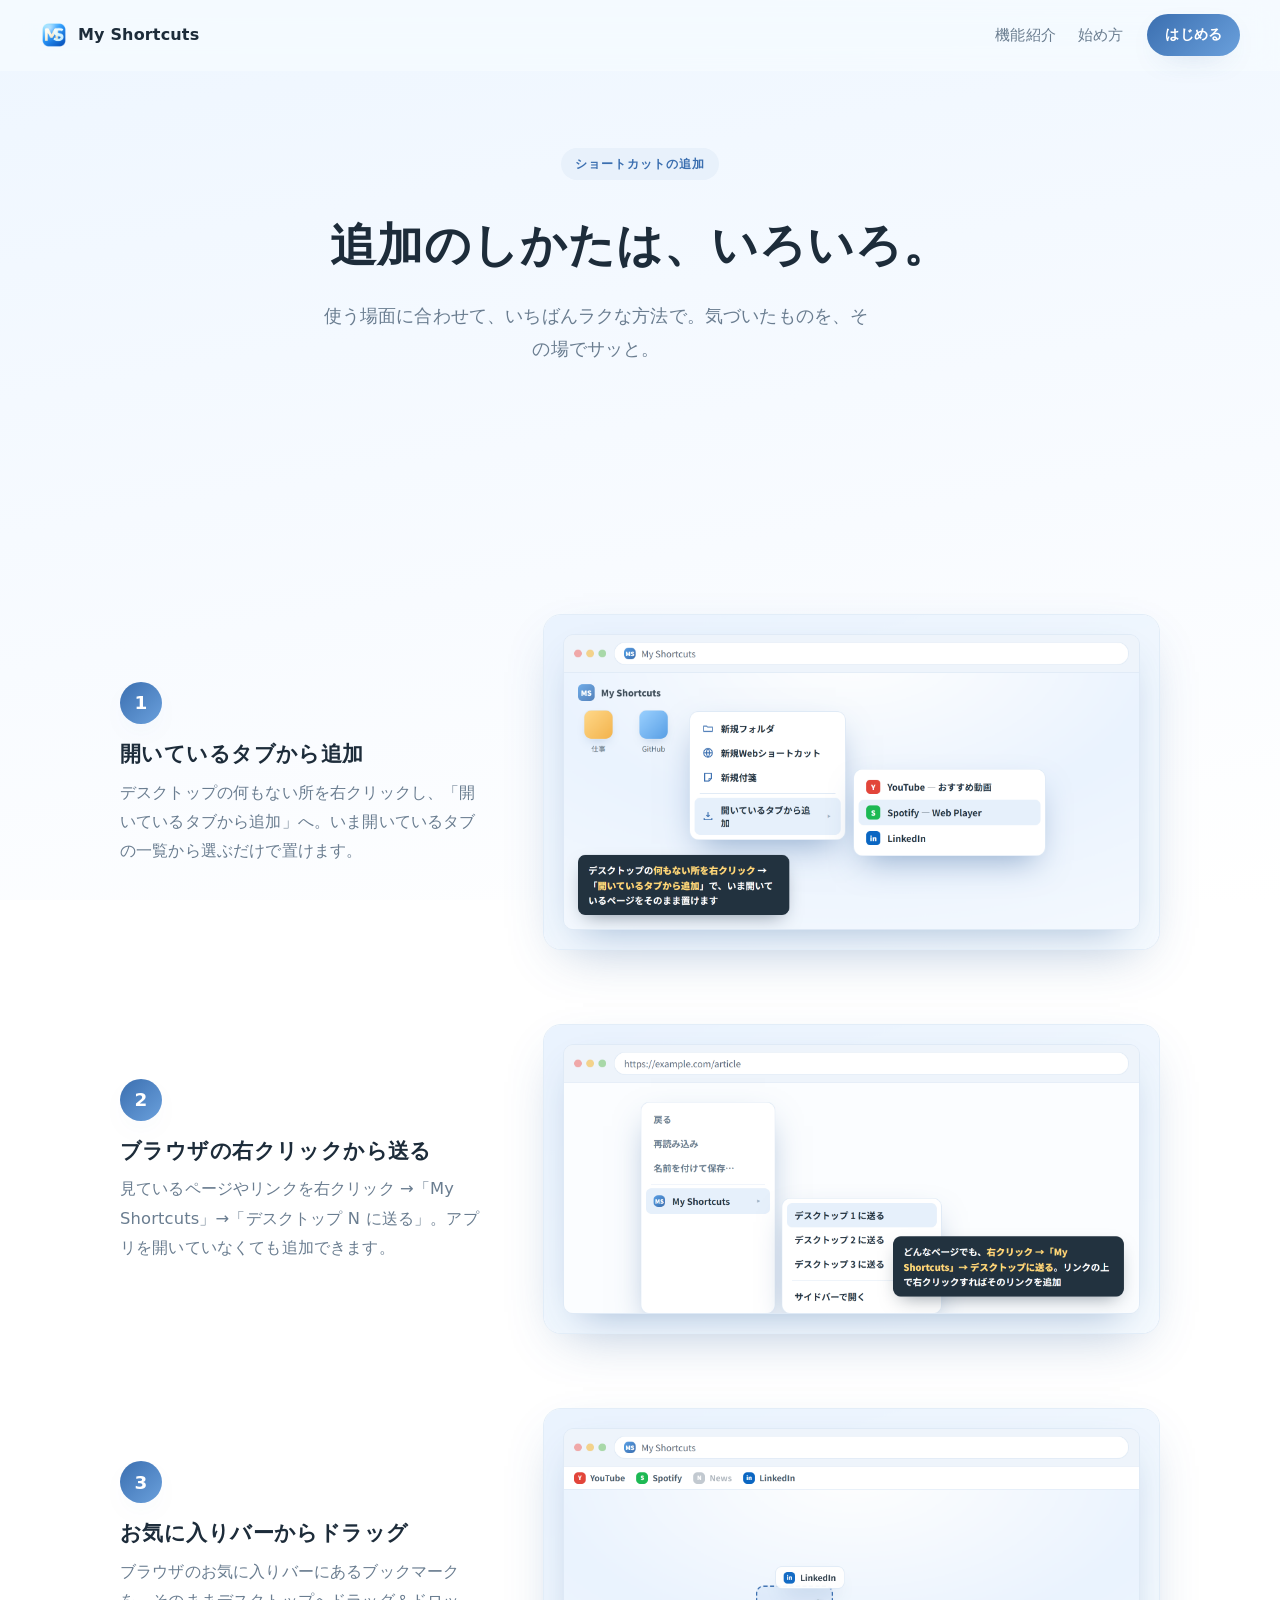
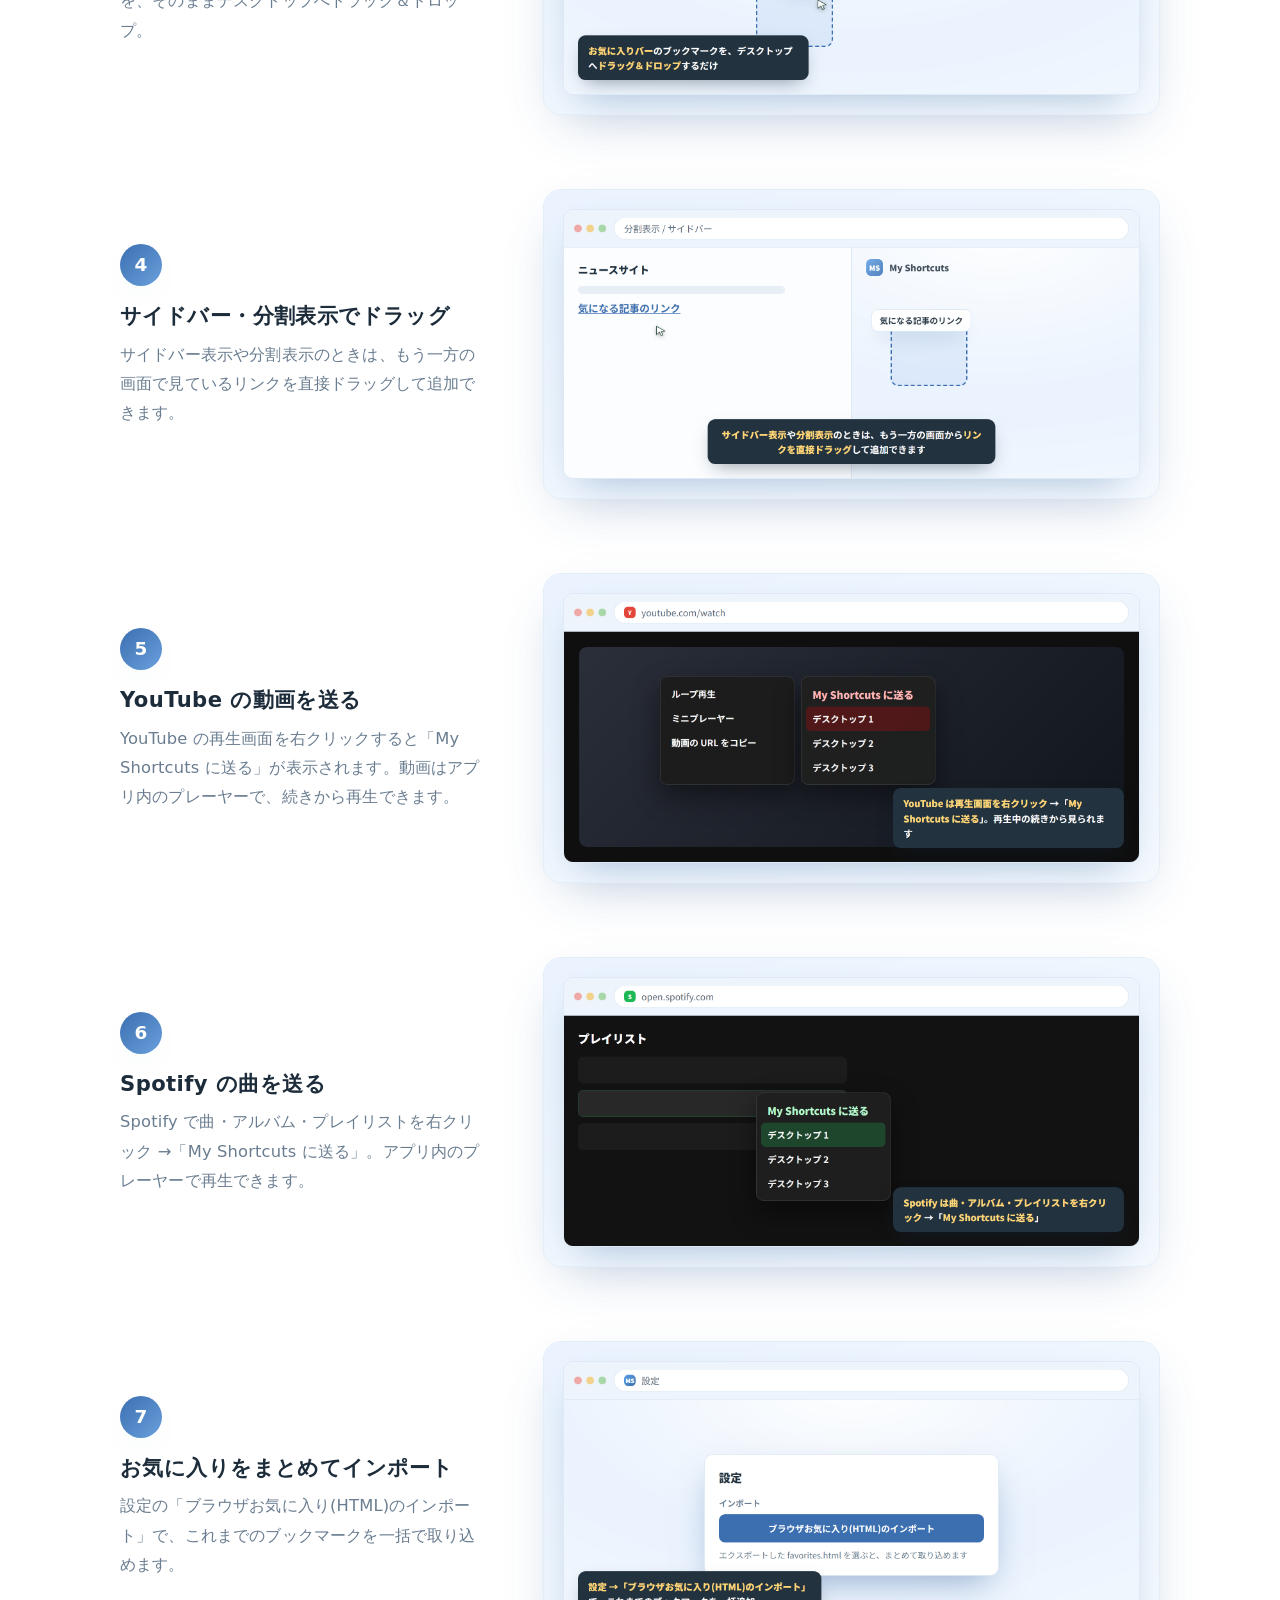
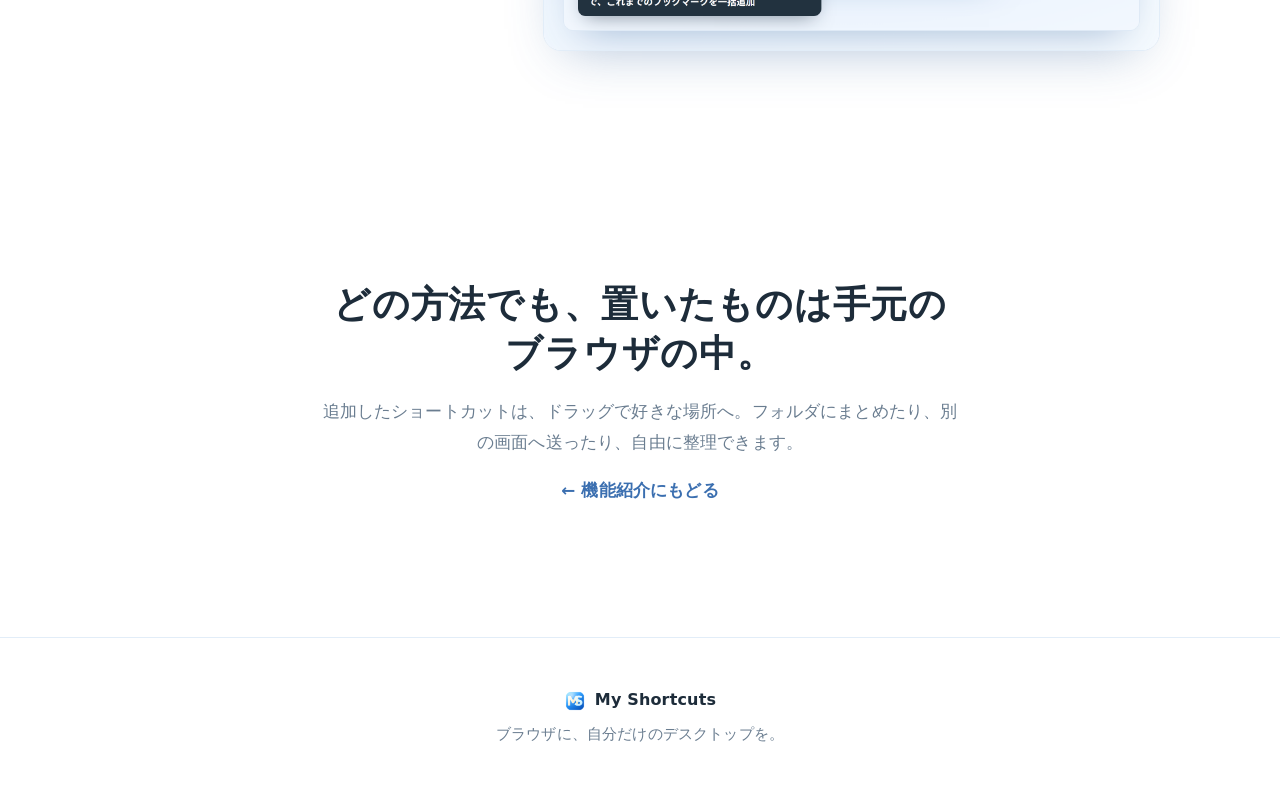
==== add-shortcuts.html @ 7a692764 "Update site" ====
<!doctype html>
<html lang="ja">
<head>
<meta charset="utf-8" />
<meta name="viewport" content="width=device-width, initial-scale=1" />
<title>ショートカットの追加方法 — My Shortcuts</title>
<meta name="description" content="開いているタブから、ブラウザの右クリックから、お気に入りバーやリンクのドラッグ＆ドロップ、YouTube・Spotify、お気に入りの一括インポートまで。My Shortcuts へのショートカットの追加方法をまとめました。" />
<link rel="icon" href="assets/logo.png" />
<link rel="stylesheet" href="styles.css" />
</head>
<body>

<header class="nav" id="nav">
  <a class="nav__brand" href="index.html">
    <img src="assets/logo.png" alt="" width="28" height="28" />
    <span>My Shortcuts</span>
  </a>
  <nav class="nav__links">
    <a href="index.html">機能紹介</a>
    <a href="index.html#howto">始め方</a>
  </nav>
  <a class="nav__cta" href="index.html#get">はじめる</a>
</header>

<main id="top">

  <section class="subhero reveal">
    <span class="tag">ショートカットの追加</span>
    <h1>追加のしかたは、いろいろ。</h1>
    <p class="lede">使う場面に合わせて、いちばんラクな方法で。気づいたものを、その場でサッと。</p>
  </section>

  <section class="howto" id="ways">
    <ol class="howto__steps">

      <li class="howto__step reveal">
        <div class="howto__text">
          <span class="howto__num">1</span>
          <h3>開いているタブから追加</h3>
          <p>デスクトップの何もない所を右クリックし、「開いているタブから追加」へ。いま開いているタブの一覧から選ぶだけで置けます。</p>
        </div>
        <div class="howto__shot"><div class="frame"><img src="assets/add-1.png" alt="アプリのデスクトップを右クリックして開いているタブから追加する" /></div></div>
      </li>

      <li class="howto__step reveal">
        <div class="howto__text">
          <span class="howto__num">2</span>
          <h3>ブラウザの右クリックから送る</h3>
          <p>見ているページやリンクを右クリック →「My Shortcuts」→「デスクトップ N に送る」。アプリを開いていなくても追加できます。</p>
        </div>
        <div class="howto__shot"><div class="frame"><img src="assets/add-2.png" alt="ブラウザの右クリックメニューから My Shortcuts のデスクトップに送る" /></div></div>
      </li>

      <li class="howto__step reveal">
        <div class="howto__text">
          <span class="howto__num">3</span>
          <h3>お気に入りバーからドラッグ</h3>
          <p>ブラウザのお気に入りバーにあるブックマークを、そのままデスクトップへドラッグ＆ドロップ。</p>
        </div>
        <div class="howto__shot"><div class="frame"><img src="assets/add-3.png" alt="お気に入りバーのブックマークをデスクトップにドラッグ＆ドロップ" /></div></div>
      </li>

      <li class="howto__step reveal">
        <div class="howto__text">
          <span class="howto__num">4</span>
          <h3>サイドバー・分割表示でドラッグ</h3>
          <p>サイドバー表示や分割表示のときは、もう一方の画面で見ているリンクを直接ドラッグして追加できます。</p>
        </div>
        <div class="howto__shot"><div class="frame"><img src="assets/add-4.png" alt="分割表示でもう一方の画面からリンクをドラッグして追加" /></div></div>
      </li>

      <li class="howto__step reveal">
        <div class="howto__text">
          <span class="howto__num">5</span>
          <h3>YouTube の動画を送る</h3>
          <p>YouTube の再生画面を右クリックすると「My Shortcuts に送る」が表示されます。動画はアプリ内のプレーヤーで、続きから再生できます。</p>
        </div>
        <div class="howto__shot"><div class="frame"><img src="assets/add-5.png" alt="YouTube の再生画面を右クリックして My Shortcuts に送る" /></div></div>
      </li>

      <li class="howto__step reveal">
        <div class="howto__text">
          <span class="howto__num">6</span>
          <h3>Spotify の曲を送る</h3>
          <p>Spotify で曲・アルバム・プレイリストを右クリック →「My Shortcuts に送る」。アプリ内のプレーヤーで再生できます。</p>
        </div>
        <div class="howto__shot"><div class="frame"><img src="assets/add-6.png" alt="Spotify で曲を右クリックして My Shortcuts に送る" /></div></div>
      </li>

      <li class="howto__step reveal">
        <div class="howto__text">
          <span class="howto__num">7</span>
          <h3>お気に入りをまとめてインポート</h3>
          <p>設定の「ブラウザお気に入り(HTML)のインポート」で、これまでのブックマークを一括で取り込めます。</p>
        </div>
        <div class="howto__shot"><div class="frame"><img src="assets/add-7.png" alt="設定からブラウザのお気に入り(HTML)を一括インポート" /></div></div>
      </li>

    </ol>
  </section>

  <section class="privacy reveal">
    <div class="privacy__inner">
      <h2>どの方法でも、置いたものは手元のブラウザの中。</h2>
      <p>追加したショートカットは、ドラッグで好きな場所へ。フォルダにまとめたり、別の画面へ送ったり、自由に整理できます。</p>
      <p style="margin-top:18px"><a class="backlink" href="index.html">← 機能紹介にもどる</a></p>
    </div>
  </section>

</main>

<footer class="foot">
  <div class="foot__brand">
    <img src="assets/logo.png" alt="" width="22" height="22" />
    <span>My Shortcuts</span>
  </div>
  <p>ブラウザに、自分だけのデスクトップを。</p>
</footer>

<script src="script.js"></script>
</body>
</html>
---- styles.css ----
/* ============ tokens ============ */
:root {
  --bg-top: #eef6ff;
  --bg-bottom: #f8fbff;
  --ink: #28394a;
  --ink-strong: #1d2c3a;
  --muted: #6a7d90;
  --accent: #3b6fb0;
  --accent-2: #6aa0dc;
  --accent-soft: #e8f1fb;
  --card: #ffffff;
  --line: #e2edf8;
  --shadow: 0 18px 50px -22px rgba(54, 99, 158, 0.42);
  --shadow-sm: 0 10px 30px -16px rgba(54, 99, 158, 0.4);
  --radius: 18px;
  --maxw: 1120px;
  --font: -apple-system, BlinkMacSystemFont, "Hiragino Sans", "Noto Sans JP",
    "Segoe UI", Meiryo, system-ui, sans-serif;
}

* { box-sizing: border-box; }
html { scroll-behavior: smooth; }

body {
  margin: 0;
  font-family: var(--font);
  color: var(--ink);
  background: linear-gradient(170deg, var(--bg-top) 0%, var(--bg-bottom) 60%, #ffffff 100%);
  background-attachment: fixed;
  line-height: 1.8;
  -webkit-font-smoothing: antialiased;
  letter-spacing: 0.01em;
}

h1, h2, h3 { color: var(--ink-strong); line-height: 1.32; letter-spacing: 0.02em; }
h1 { font-size: clamp(2rem, 4.6vw, 3.4rem); font-weight: 700; margin: 0 0 0.6em; }
h2 { font-size: clamp(1.6rem, 3.2vw, 2.3rem); font-weight: 700; margin: 0 0 0.5em; }
h3 { font-size: 1.12rem; font-weight: 700; margin: 0 0 0.4em; }
p { margin: 0 0 1em; }
img { max-width: 100%; display: block; }
a { color: inherit; text-decoration: none; }

/* ============ nav ============ */
.nav {
  position: sticky; top: 0; z-index: 50;
  display: flex; align-items: center; gap: 24px;
  padding: 14px clamp(18px, 4vw, 40px);
  background: rgba(247, 251, 255, 0.72);
  backdrop-filter: saturate(160%) blur(14px);
  -webkit-backdrop-filter: saturate(160%) blur(14px);
  border-bottom: 1px solid transparent;
  transition: border-color 0.4s ease, background 0.4s ease;
}
.nav.is-scrolled { border-bottom-color: var(--line); background: rgba(247, 251, 255, 0.86); }
.nav__brand { display: flex; align-items: center; gap: 10px; font-weight: 700; color: var(--ink-strong); }
.nav__brand img { border-radius: 7px; }
.nav__links { display: flex; gap: 22px; margin-left: auto; font-size: 0.92rem; color: var(--muted); }
.nav__links a { position: relative; padding: 4px 0; transition: color 0.25s ease; }
.nav__links a::after {
  content: ""; position: absolute; left: 0; right: 100%; bottom: -2px; height: 2px;
  background: var(--accent); border-radius: 2px; transition: right 0.3s ease;
}
.nav__links a:hover { color: var(--accent); }
.nav__links a:hover::after { right: 0; }
.nav__cta {
  padding: 8px 18px; border-radius: 999px; font-size: 0.9rem; font-weight: 600;
  color: #fff; background: linear-gradient(135deg, var(--accent), var(--accent-2));
  box-shadow: var(--shadow-sm); transition: transform 0.25s ease, box-shadow 0.25s ease;
}
.nav__cta:hover { transform: translateY(-1px); box-shadow: 0 14px 30px -14px rgba(54, 99, 158, 0.55); }

/* ============ buttons ============ */
.btn {
  display: inline-flex; align-items: center; justify-content: center;
  padding: 13px 26px; border-radius: 999px; font-weight: 600; font-size: 0.98rem;
  transition: transform 0.25s ease, box-shadow 0.25s ease, background 0.25s ease;
}
.btn--primary { color: #fff; background: linear-gradient(135deg, var(--accent), var(--accent-2)); box-shadow: var(--shadow-sm); }
.btn--primary:hover { transform: translateY(-2px); box-shadow: 0 18px 36px -16px rgba(54, 99, 158, 0.6); }
.btn--ghost { color: var(--accent); background: #fff; border: 1px solid var(--line); }
.btn--ghost:hover { transform: translateY(-2px); border-color: var(--accent-2); }
.btn--lg { padding: 16px 38px; font-size: 1.05rem; }

/* ============ shared layout ============ */
section { padding: clamp(64px, 9vw, 120px) clamp(18px, 4vw, 40px); }
.eyebrow { color: var(--accent); font-weight: 600; font-size: 0.86rem; letter-spacing: 0.14em; text-transform: uppercase; margin: 0 0 0.8em; }
.tag {
  display: inline-block; font-size: 0.78rem; font-weight: 700; letter-spacing: 0.08em;
  color: var(--accent); background: var(--accent-soft); padding: 5px 14px; border-radius: 999px; margin-bottom: 16px;
}
.tag--light { color: var(--accent); background: rgba(255, 255, 255, 0.75); }

.ticks { list-style: none; padding: 0; margin: 18px 0 0; }
.ticks li { position: relative; padding-left: 30px; margin-bottom: 12px; color: var(--ink); }
.ticks li::before {
  content: ""; position: absolute; left: 0; top: 0.55em;
  width: 16px; height: 9px; border-left: 2.4px solid var(--accent); border-bottom: 2.4px solid var(--accent);
  transform: rotate(-45deg); transform-origin: left center;
}

/* ============ frame (screenshot) ============ */
.frame {
  border-radius: var(--radius); overflow: hidden;
  background: #fff; border: 1px solid var(--line); box-shadow: var(--shadow);
  transition: transform 0.5s cubic-bezier(.2,.7,.3,1), box-shadow 0.5s ease;
}
.frame img { width: 100%; }
.frame:hover { transform: translateY(-6px); box-shadow: 0 28px 60px -24px rgba(54, 99, 158, 0.5); }
.frame--float { animation: floaty 7s ease-in-out infinite; }
@keyframes floaty { 0%,100% { transform: translateY(0); } 50% { transform: translateY(-10px); } }
.frame--wide { max-width: 760px; margin: 0 auto; }

/* ============ hero ============ */
.hero {
  display: grid; grid-template-columns: 1.05fr 1.1fr; gap: clamp(30px, 5vw, 70px);
  align-items: center; max-width: var(--maxw); margin: 0 auto;
  padding-top: clamp(50px, 7vw, 90px);
}
.lede { font-size: 1.18rem; color: var(--ink); max-width: 30em; }
.hero__actions { display: flex; gap: 14px; flex-wrap: wrap; margin: 26px 0 16px; }
.hero__note { font-size: 0.9rem; color: var(--muted); margin: 0; }

/* ============ feature rows ============ */
.feature {
  display: grid; grid-template-columns: 1fr 1.15fr; gap: clamp(34px, 6vw, 84px);
  align-items: center; max-width: var(--maxw); margin: 0 auto;
}
.feature--rev .feature__text { order: 2; }
.feature--rev .feature__media { order: 1; }
.feature__text p { color: var(--muted); font-size: 1.05rem; }
.feature__media--stack { position: relative; padding-bottom: 36px; }
.frame--sm { max-width: 100%; }
.frame--lap {
  position: absolute; right: -6%; bottom: 0; width: 56%;
  border-width: 3px; box-shadow: 0 22px 48px -20px rgba(54, 99, 158, 0.55);
}

/* ============ media band ============ */
.band {
  background: linear-gradient(160deg, #dcebfb, #eef6ff);
  border-top: 1px solid var(--line); border-bottom: 1px solid var(--line);
}
.band__head { max-width: 720px; margin: 0 auto; text-align: center; }
.band__head p { color: var(--ink); font-size: 1.08rem; }
.band__shot { margin: 40px auto 8px; }
.band__grid {
  display: grid; grid-template-columns: repeat(3, 1fr); gap: 22px;
  max-width: 920px; margin: 44px auto 0;
}
.mini {
  background: rgba(255, 255, 255, 0.7); border: 1px solid var(--line);
  border-radius: 14px; padding: 22px 22px; backdrop-filter: blur(6px);
  transition: transform 0.35s ease, background 0.35s ease;
}
.mini:hover { transform: translateY(-4px); background: #fff; }
.mini h3 { color: var(--accent); }
.mini p { margin: 0; color: var(--muted); font-size: 0.96rem; }

/* ============ video section ============ */
.videosec {
  background: linear-gradient(160deg, #dcebfb, #eef6ff);
  border-top: 1px solid var(--line); border-bottom: 1px solid var(--line);
  text-align: center;
}
.videosec__head { max-width: 700px; margin: 0 auto 38px; }
.tag--play {
  cursor: pointer; display: inline-flex; align-items: center; gap: 8px; user-select: none;
  transition: transform 0.2s ease, background 0.2s ease, color 0.2s ease, box-shadow 0.2s ease;
}
.tag--play::before {
  content: ""; border-style: solid; border-width: 4px 0 4px 7px;
  border-color: transparent transparent transparent currentColor;
}
.tag--play:hover, .tag--play:focus-visible {
  background: var(--accent); color: #fff; box-shadow: var(--shadow-sm);
  transform: translateY(-1px); outline: none;
}
.videosec__head p { color: var(--ink); font-size: 1.08rem; }
.videosec__player { max-width: 940px; margin: 0 auto; }
.videosec__player .frame { padding: 0; line-height: 0; }
.videosec__player .frame:hover { transform: none; box-shadow: var(--shadow); }
.videosec__player video {
  display: block; width: 100%; border-radius: inherit; background: #0b1622;
}
.videosec__credit { margin: 18px 0 0; font-size: 0.86rem; color: var(--muted); line-height: 1.6; }

/* ============ cards ============ */
.cards { max-width: var(--maxw); margin: 0 auto; }
.cards__head { text-align: center; max-width: 620px; margin: 0 auto 48px; }
.cards__head p { color: var(--muted); }
.cards__grid { display: grid; grid-template-columns: repeat(3, 1fr); gap: 26px; }
.card {
  background: var(--card); border: 1px solid var(--line); border-radius: var(--radius);
  overflow: hidden; box-shadow: var(--shadow-sm);
  transition: transform 0.4s cubic-bezier(.2,.7,.3,1), box-shadow 0.4s ease;
}
.card:hover { transform: translateY(-6px); box-shadow: var(--shadow); }
.card__shot { aspect-ratio: 16 / 10; overflow: hidden; border-bottom: 1px solid var(--line); background: var(--accent-soft); }
.card__shot img { width: 100%; height: 100%; object-fit: cover; object-position: top center; }
.card h3, .card p { padding: 0 22px; }
.card h3 { margin-top: 20px; }
.card p { margin-bottom: 22px; color: var(--muted); font-size: 0.96rem; }

/* ============ subhero (sub pages) ============ */
.subhero { text-align: center; max-width: 720px; margin: 0 auto; padding-top: clamp(40px, 6vw, 80px); }
.subhero h1 { font-size: clamp(1.9rem, 4vw, 2.9rem); margin: 0.4em 0 0.5em; }
.subhero .lede { font-size: 1.15rem; color: var(--muted); }
.backlink { display: inline-flex; align-items: center; gap: 6px; color: var(--accent); font-weight: 600; }
.backlink:hover { text-decoration: underline; }

/* inline link shown inside a feature section */
.feature__link { display: inline-flex; align-items: center; gap: 7px; margin-top: 20px; font-weight: 700; color: var(--accent); }
.feature__link::after { content: "→"; transition: transform 0.2s ease; }
.feature__link:hover::after { transform: translateX(4px); }

/* ============ howto (始め方) ============ */
.howto { max-width: var(--maxw); margin: 0 auto; }
.howto__head { text-align: center; max-width: 640px; margin: 0 auto 52px; }
.howto__head p { color: var(--muted); }
.howto__steps { list-style: none; padding: 0; margin: 0; display: flex; flex-direction: column; gap: clamp(42px, 6vw, 74px); }
.howto__step { display: grid; grid-template-columns: 0.85fr 1.45fr; gap: clamp(28px, 5vw, 62px); align-items: center; }
.howto__num {
  display: inline-grid; place-items: center; width: 42px; height: 42px; border-radius: 50%;
  background: linear-gradient(135deg, var(--accent), var(--accent-2)); color: #fff;
  font-weight: 800; font-size: 1.15rem; margin-bottom: 16px; box-shadow: var(--shadow-sm);
}
.howto__text h3 { font-size: 1.32rem; margin-bottom: 10px; }
.howto__text p { color: var(--muted); font-size: 1.02rem; }
.howto__text code {
  font-family: ui-monospace, SFMono-Regular, Menlo, Consolas, monospace;
  font-size: 0.88em; background: var(--accent-soft); color: var(--accent);
  padding: 2px 7px; border-radius: 6px;
}
.howto__shot .frame { line-height: 0; }

@media (max-width: 860px) {
  .howto__step { grid-template-columns: 1fr; gap: 22px; }
}

/* ============ privacy ============ */
.privacy { text-align: center; }
.privacy__inner { max-width: 640px; margin: 0 auto; }
.privacy__inner p { color: var(--muted); font-size: 1.05rem; }

/* ============ get ============ */
.get { text-align: center; }
.get__inner {
  max-width: 680px; margin: 0 auto; padding: clamp(40px, 6vw, 70px) 30px;
  background: #fff; border: 1px solid var(--line); border-radius: 28px; box-shadow: var(--shadow);
}
.get__inner img { margin: 0 auto 18px; border-radius: 16px; }
.get__inner p { color: var(--muted); }
.get__actions { margin: 26px 0 10px; }
.get__steps { font-size: 0.92rem; color: var(--muted); margin: 6px 0 0; }

/* ============ footer ============ */
.foot {
  text-align: center; padding: 48px 20px 60px; border-top: 1px solid var(--line);
  color: var(--muted); background: rgba(255, 255, 255, 0.5);
}
.foot__brand { display: inline-flex; align-items: center; gap: 9px; font-weight: 700; color: var(--ink-strong); margin-bottom: 6px; }
.foot__brand img { border-radius: 6px; }
.foot p { margin: 0; font-size: 0.92rem; }

/* ============ reveal animation ============ */
.reveal { opacity: 0; transform: translateY(22px); transition: opacity 0.8s ease, transform 0.8s cubic-bezier(.2,.7,.3,1); }
.reveal.is-in { opacity: 1; transform: none; }

/* ============ responsive ============ */
@media (max-width: 860px) {
  .hero, .feature { grid-template-columns: 1fr; }
  .hero__shot { order: -1; }
  .feature--rev .feature__text, .feature--rev .feature__media { order: 0; }
  .nav__links { display: none; }
  .band__grid, .cards__grid { grid-template-columns: 1fr; }
  .frame--lap { position: static; width: 70%; margin: 18px auto 0; }
  .feature__media--stack { padding-bottom: 0; }
}

@media (prefers-reduced-motion: reduce) {
  html { scroll-behavior: auto; }
  .reveal { opacity: 1; transform: none; transition: none; }
  .frame--float { animation: none; }
  * { transition: none !important; }
}
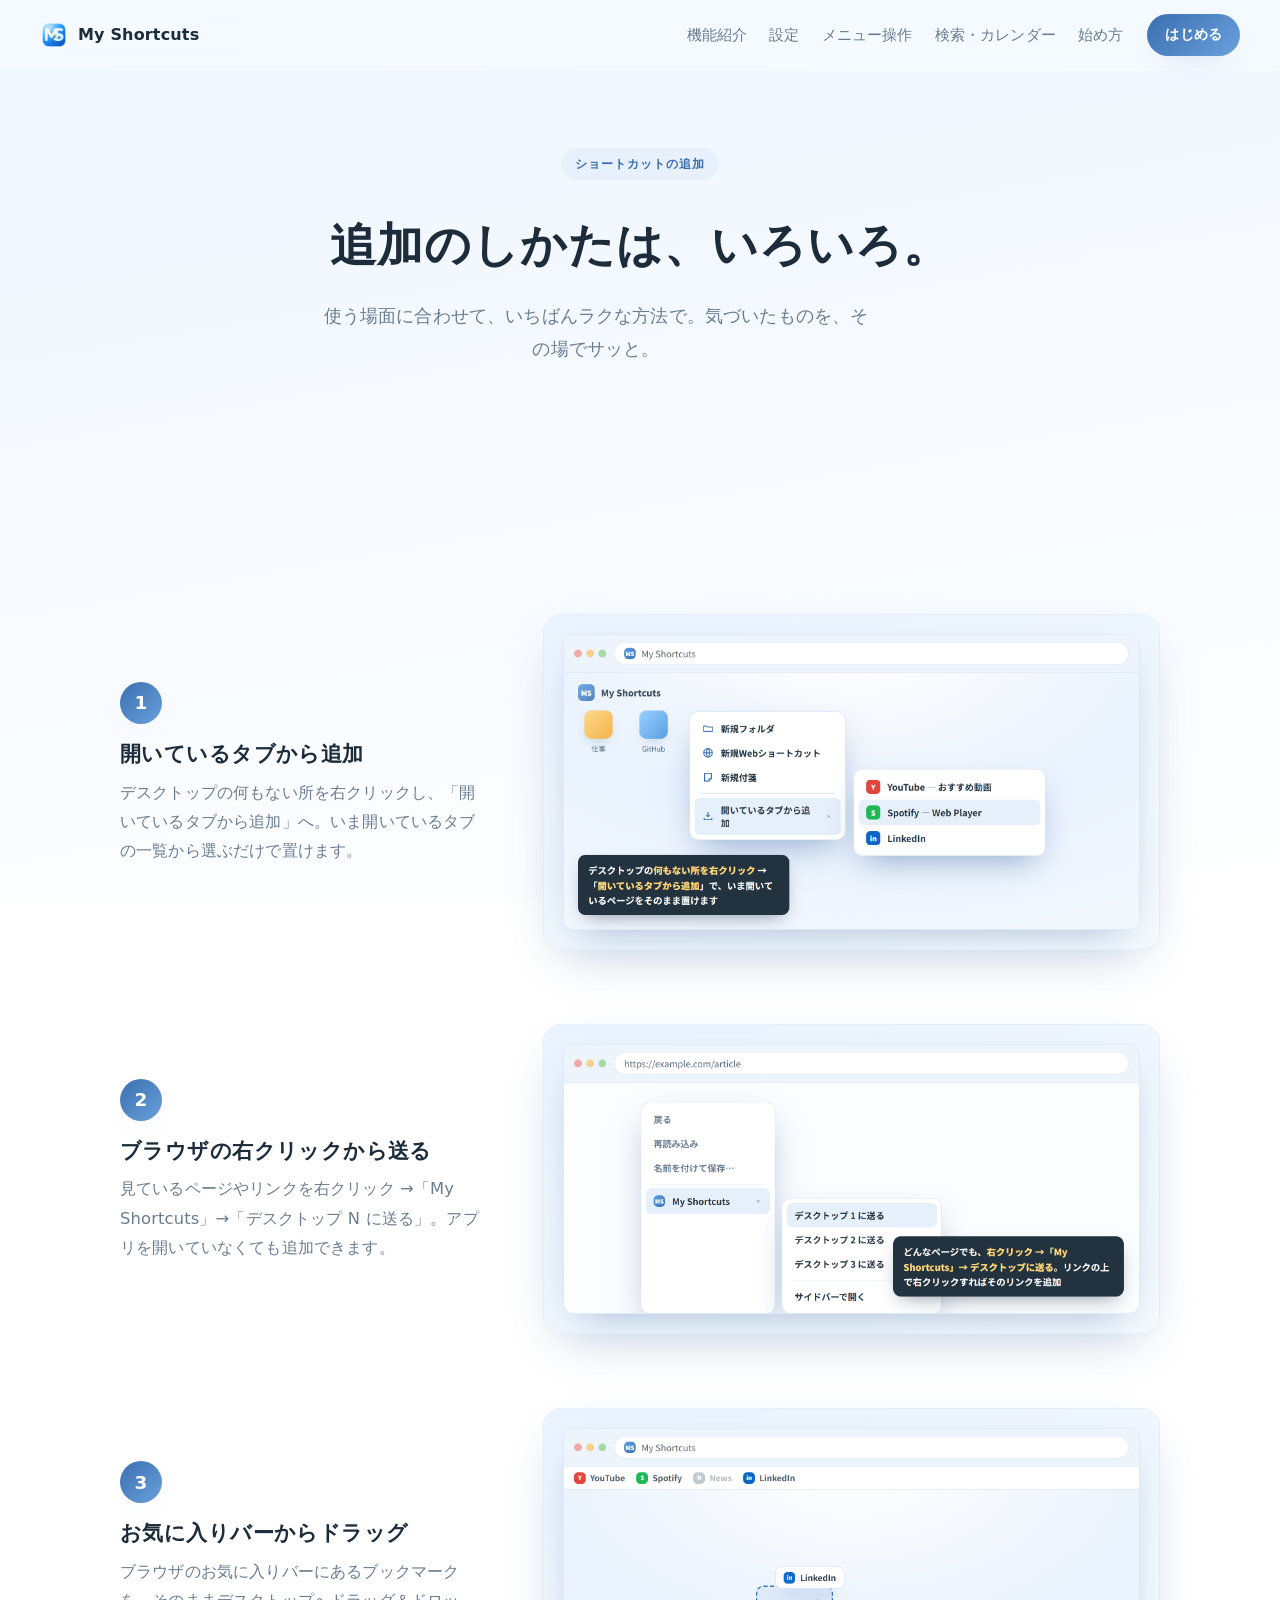
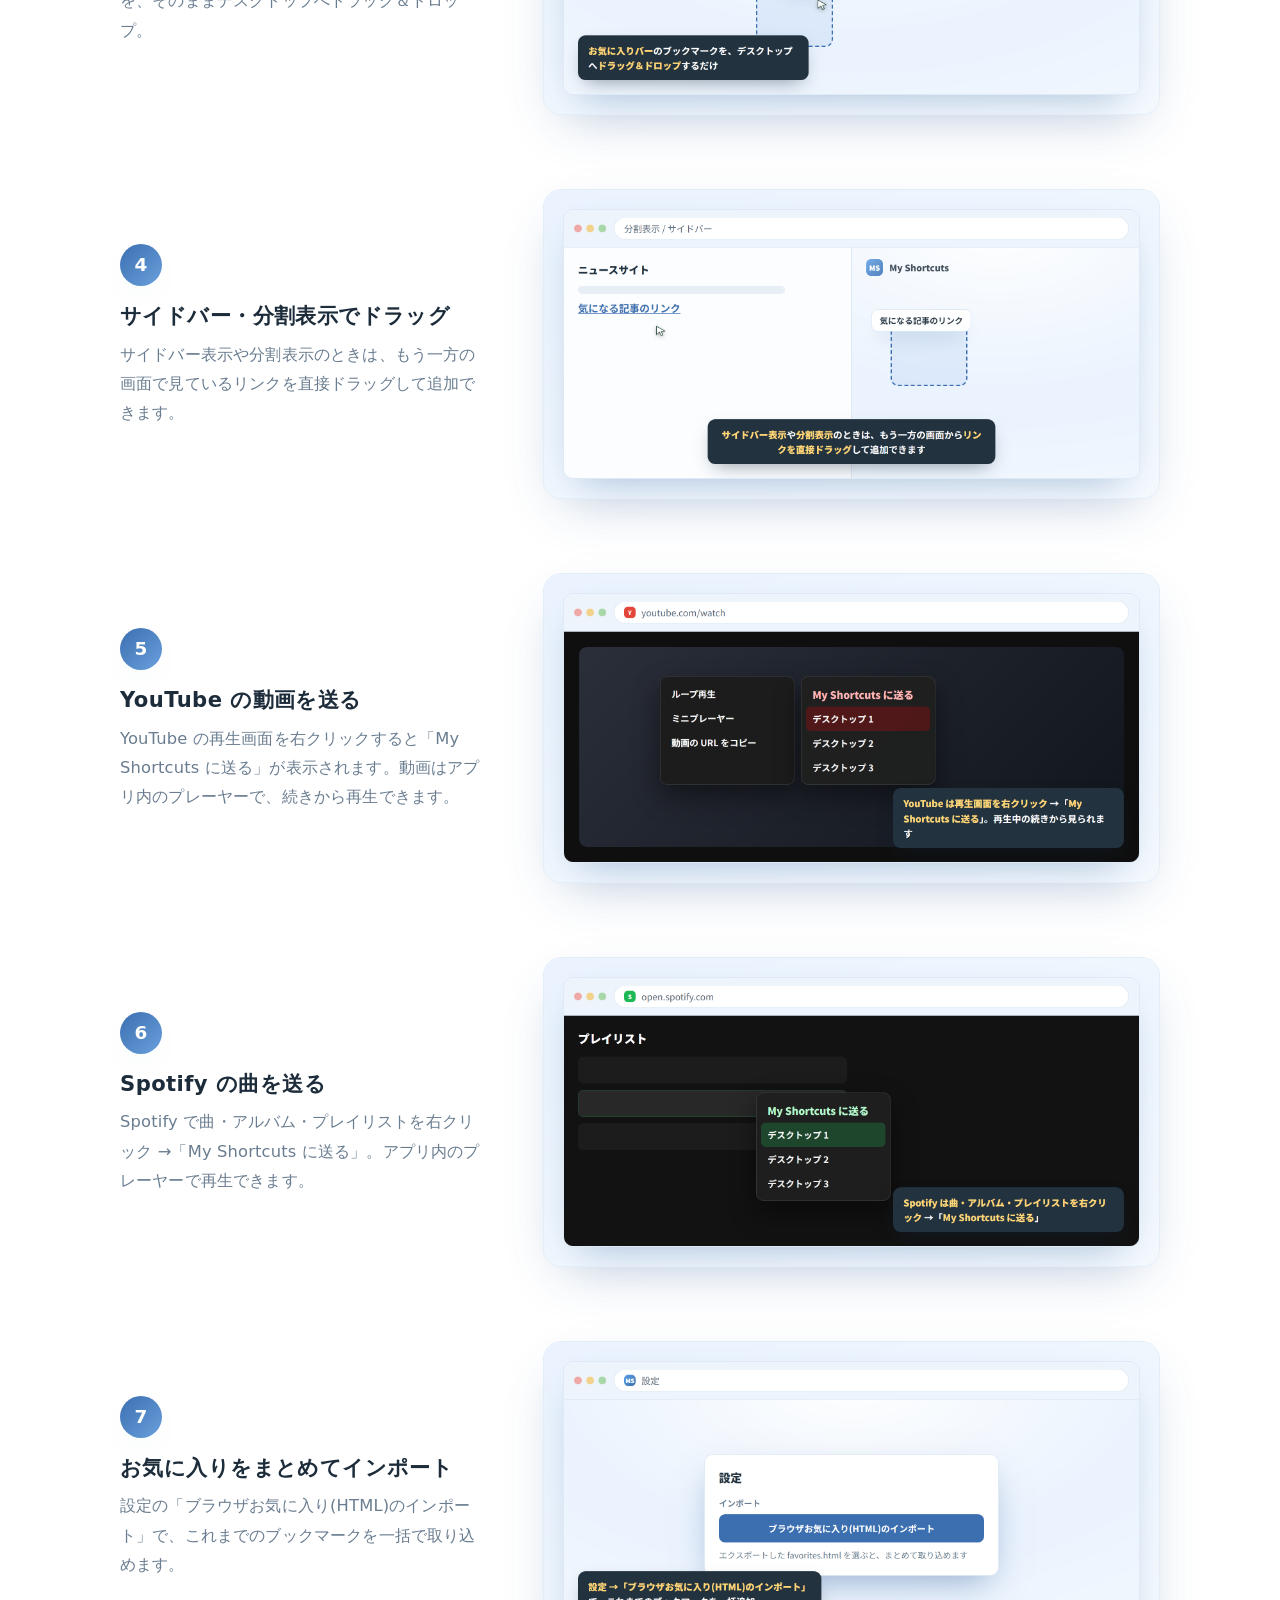
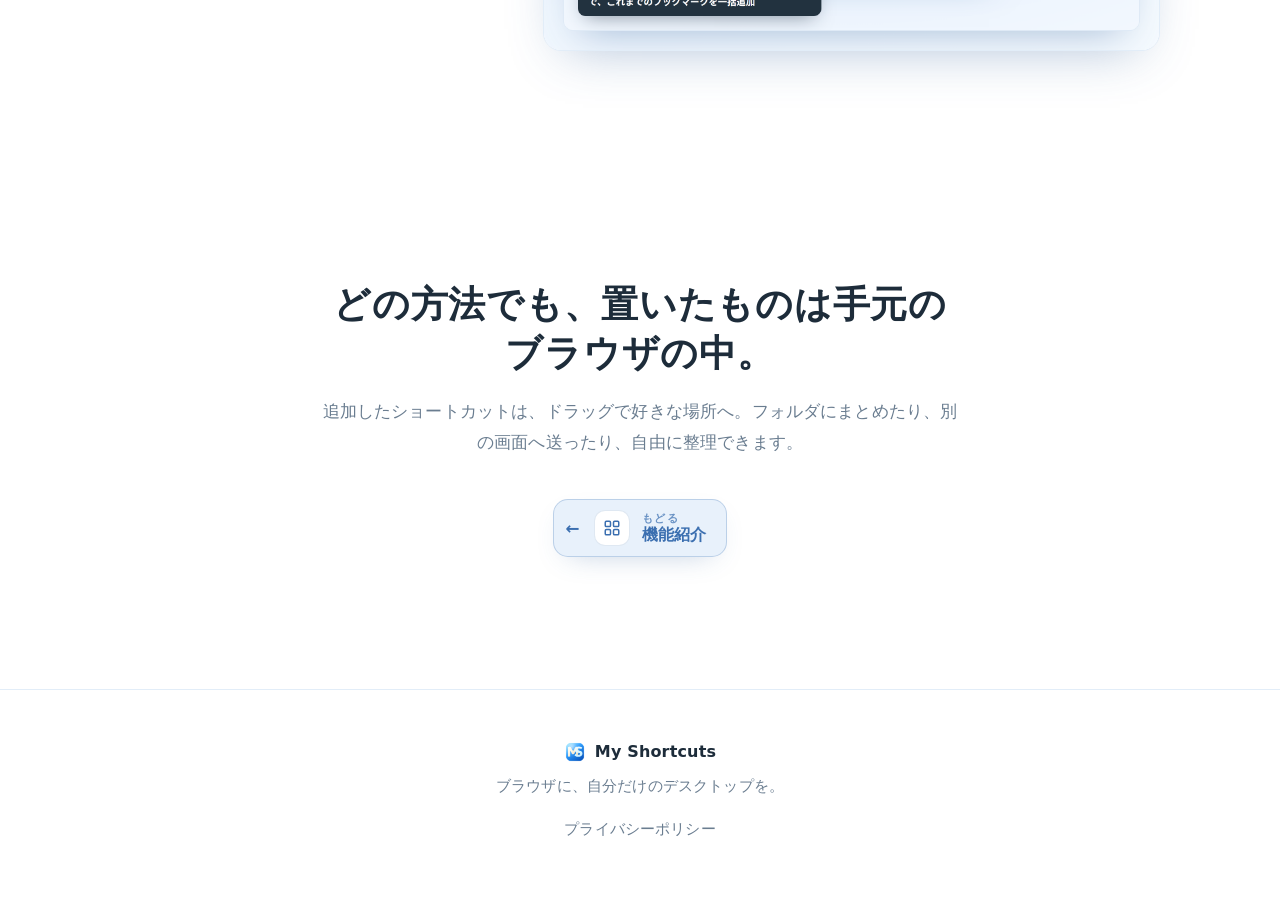
==== commit 9ee749c0: "Update site" ====
--- a/add-shortcuts.html
+++ b/add-shortcuts.html
@@ -17,6 +17,9 @@
   </a>
   <nav class="nav__links">
     <a href="index.html">機能紹介</a>
+    <a href="settings-guide.html">設定</a>
+    <a href="menus-windows.html">メニュー操作</a>
+    <a href="search-calendar.html">検索・カレンダー</a>
     <a href="index.html#howto">始め方</a>
   </nav>
   <a class="nav__cta" href="index.html#get">はじめる</a>
@@ -103,7 +106,11 @@
     <div class="privacy__inner">
       <h2>どの方法でも、置いたものは手元のブラウザの中。</h2>
       <p>追加したショートカットは、ドラッグで好きな場所へ。フォルダにまとめたり、別の画面へ送ったり、自由に整理できます。</p>
-      <p style="margin-top:18px"><a class="backlink" href="index.html">← 機能紹介にもどる</a></p>
+      <p style="margin-top:18px"><a class="pagebtn pagebtn--back" href="index.html#shortcuts">
+        <span class="pagebtn__arrow" aria-hidden="true">←</span>
+        <span class="pagebtn__ico"><svg width="18" height="18" viewBox="0 0 24 24" fill="none" stroke="currentColor" stroke-width="2" stroke-linecap="round" stroke-linejoin="round"><rect width="7" height="7" x="3" y="3" rx="1.5"/><rect width="7" height="7" x="14" y="3" rx="1.5"/><rect width="7" height="7" x="14" y="14" rx="1.5"/><rect width="7" height="7" x="3" y="14" rx="1.5"/></svg></span>
+        <span class="pagebtn__label"><span class="pagebtn__eyebrow">もどる</span><span class="pagebtn__main">機能紹介</span></span>
+      </a></p>
     </div>
   </section>
 
@@ -115,6 +122,7 @@
     <span>My Shortcuts</span>
   </div>
   <p>ブラウザに、自分だけのデスクトップを。</p>
+  <p class="foot__legal"><a href="privacy-policy.html">プライバシーポリシー</a></p>
 </footer>
 
 <script src="script.js"></script>
--- a/styles.css
+++ b/styles.css
@@ -82,7 +82,7 @@
 .btn--lg { padding: 16px 38px; font-size: 1.05rem; }
 
 /* ============ shared layout ============ */
-section { padding: clamp(64px, 9vw, 120px) clamp(18px, 4vw, 40px); }
+section { padding: clamp(64px, 9vw, 120px) clamp(18px, 4vw, 40px); scroll-margin-top: 68px; }
 .eyebrow { color: var(--accent); font-weight: 600; font-size: 0.86rem; letter-spacing: 0.14em; text-transform: uppercase; margin: 0 0 0.8em; }
 .tag {
   display: inline-block; font-size: 0.78rem; font-weight: 700; letter-spacing: 0.08em;
@@ -182,7 +182,7 @@
 .videosec__player video {
   display: block; width: 100%; border-radius: inherit; background: #0b1622;
 }
-.videosec__credit { margin: 18px 0 0; font-size: 0.86rem; color: var(--muted); line-height: 1.6; }
+.videosec__credit { margin: 14px 0 0; font-size: 0.7rem; color: var(--muted); opacity: 0.62; line-height: 1.5; }
 
 /* ============ cards ============ */
 .cards { max-width: var(--maxw); margin: 0 auto; }
@@ -200,6 +200,8 @@
 .card h3, .card p { padding: 0 22px; }
 .card h3 { margin-top: 20px; }
 .card p { margin-bottom: 22px; color: var(--muted); font-size: 0.96rem; }
+.cards__more { display: flex; justify-content: center; align-items: center; flex-wrap: wrap; gap: 14px 18px; margin-top: 42px; }
+.cards__more .pagebtn { margin-top: 0; }
 
 /* ============ subhero (sub pages) ============ */
 .subhero { text-align: center; max-width: 720px; margin: 0 auto; padding-top: clamp(40px, 6vw, 80px); }
@@ -212,6 +214,87 @@
 .feature__link { display: inline-flex; align-items: center; gap: 7px; margin-top: 20px; font-weight: 700; color: var(--accent); }
 .feature__link::after { content: "→"; transition: transform 0.2s ease; }
 .feature__link:hover::after { transform: translateX(4px); }
+
+/* page button — clearly signposts a detail page */
+.pagebtn {
+  display: inline-flex; align-items: center; gap: 12px;
+  margin-top: 24px; padding: 10px 20px 10px 12px;
+  border-radius: 15px; color: var(--accent); background: var(--accent-soft);
+  border: 1.5px solid rgba(59, 111, 176, 0.26);
+  box-shadow: var(--shadow-sm);
+  transition: transform 0.2s ease, box-shadow 0.25s ease, background 0.25s ease,
+    color 0.25s ease, border-color 0.25s ease;
+}
+.pagebtn__ico {
+  flex: none; display: grid; place-items: center; width: 36px; height: 36px;
+  border-radius: 11px; background: #fff; color: var(--accent);
+  box-shadow: inset 0 0 0 1px rgba(59, 111, 176, 0.16);
+  transition: background 0.25s ease, box-shadow 0.25s ease, color 0.25s ease;
+}
+.pagebtn__label { display: flex; flex-direction: column; line-height: 1.2; text-align: left; }
+.pagebtn__eyebrow { font-size: 0.68rem; font-weight: 800; letter-spacing: 0.14em; opacity: 0.72; }
+.pagebtn__main { font-size: 1rem; font-weight: 700; }
+.pagebtn__arrow { margin-left: 4px; font-weight: 700; transition: transform 0.2s ease; }
+.pagebtn:hover {
+  transform: translateY(-2px);
+  background: linear-gradient(135deg, var(--accent), var(--accent-2));
+  color: #fff; border-color: transparent;
+  box-shadow: 0 14px 28px -12px rgba(31, 111, 178, 0.55);
+}
+.pagebtn:hover .pagebtn__ico {
+  background: rgba(255, 255, 255, 0.2); color: #fff;
+  box-shadow: inset 0 0 0 1px rgba(255, 255, 255, 0.4);
+}
+.pagebtn:hover .pagebtn__arrow { transform: translateX(4px); }
+.feature .pagebtn { margin-top: 22px; }
+
+/* back variant — arrow on the left, returns to the matching feature section */
+.pagebtn--back .pagebtn__arrow { margin-left: 0; margin-right: 2px; }
+.pagebtn--back:hover .pagebtn__arrow { transform: translateX(-4px); }
+
+/* ============ option chips (settings page) ============ */
+.opts { display: flex; flex-wrap: wrap; gap: 8px; margin-top: 16px; }
+.opt {
+  font-size: 0.84rem; font-weight: 600; color: var(--accent);
+  background: var(--accent-soft); border: 1px solid var(--line);
+  padding: 5px 12px; border-radius: 999px;
+}
+.opt--on { background: var(--accent); color: #fff; border-color: var(--accent); }
+
+.settings-overview {
+  text-align: center; background: linear-gradient(160deg, #dcebfb, #eef6ff);
+  border-top: 1px solid var(--line); border-bottom: 1px solid var(--line);
+}
+.settings-overview__head { max-width: 640px; margin: 0 auto; }
+.settings-overview__head p { color: var(--ink); font-size: 1.06rem; }
+.settings-overview .frame { max-width: 430px; margin: 36px auto 0; line-height: 0; }
+
+/* ============ sized screenshot frames + captions (menus & windows) ============ */
+.frame--menuwide { max-width: 560px; margin-inline: auto; }
+.frame--menu { max-width: 330px; margin-inline: auto; }
+.frame--snug { max-width: 300px; margin-inline: auto; }
+.frame--mini { max-width: 210px; margin-inline: auto; }
+.frame--strip { max-width: 760px; margin: 0 auto; }
+.shotcap { text-align: center; color: var(--muted); font-size: 0.9rem; margin-top: 12px; }
+.section-note { text-align: center; color: var(--muted); font-size: 0.96rem; max-width: 660px; margin: -16px auto 4px; }
+.winband { text-align: center; }
+.winband .frame--strip { margin-top: 24px; }
+
+/* small inline "trigger" thumbnail shown inside a step's text column */
+.trigshot { margin-top: 22px; max-width: 196px; }
+.trigshot .shotcap { text-align: left; margin-top: 8px; }
+.howto__shot .frame + .shotcap { margin-top: 12px; }
+.howto__shot .frame + .frame { margin-top: 18px; }
+
+/* full-width labelled screenshot (desktops gallery) */
+.deskhead { text-align: center; max-width: 640px; margin: 0 auto 48px; }
+.deskhead p { color: var(--muted); }
+.deskshot { max-width: 940px; margin: 0 auto; }
+.deskshot + .deskshot { margin-top: clamp(30px, 4.5vw, 52px); }
+.deskshot figcaption { text-align: center; margin-top: 14px; color: var(--muted); font-size: 0.98rem; }
+.deskshot figcaption strong { display: block; color: var(--ink-strong); font-size: 1.12rem; margin-bottom: 2px; }
+.media-pair { display: grid; grid-template-columns: 1fr 1fr; gap: 18px; }
+@media (max-width: 720px) { .media-pair { grid-template-columns: 1fr; } }
 
 /* ============ howto (始め方) ============ */
 .howto { max-width: var(--maxw); margin: 0 auto; }
@@ -261,6 +344,20 @@
 .foot__brand { display: inline-flex; align-items: center; gap: 9px; font-weight: 700; color: var(--ink-strong); margin-bottom: 6px; }
 .foot__brand img { border-radius: 6px; }
 .foot p { margin: 0; font-size: 0.92rem; }
+.foot__legal { margin-top: 16px !important; font-size: 0.8rem; }
+.foot__legal a { color: var(--muted); }
+.foot__legal a:hover { color: var(--accent); text-decoration: underline; }
+
+/* ============ legal / privacy page ============ */
+.legal { max-width: 760px; margin: 0 auto; }
+.legal__updated { color: var(--muted); font-size: 0.9rem; margin: -8px 0 8px; }
+.legal h2 { font-size: 1.32rem; margin: 1.8em 0 0.5em; }
+.legal h2:first-of-type { margin-top: 0.4em; }
+.legal p { color: var(--ink); }
+.legal ul { margin: 0 0 1.2em; padding-left: 1.35em; color: var(--ink); }
+.legal li { margin-bottom: 0.5em; }
+.legal strong { color: var(--ink-strong); }
+.legal a { color: var(--accent); text-decoration: underline; }
 
 /* ============ reveal animation ============ */
 .reveal { opacity: 0; transform: translateY(22px); transition: opacity 0.8s ease, transform 0.8s cubic-bezier(.2,.7,.3,1); }
